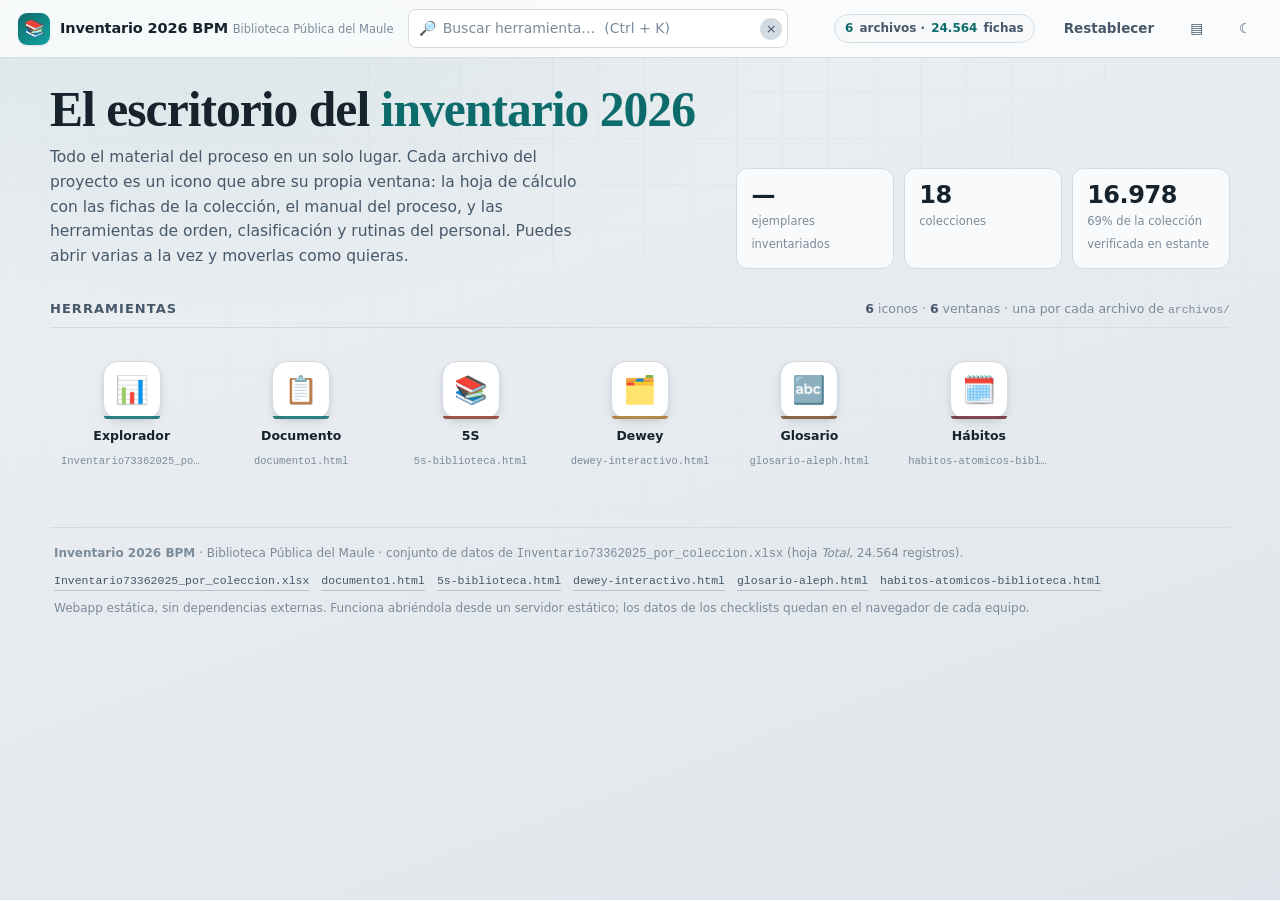
==== index.html @ 3cd941f1 "Add files via upload" ====
<!doctype html>
<html lang="es" data-tema="claro">
<head>
<meta charset="utf-8">
<meta name="viewport" content="width=device-width, initial-scale=1, viewport-fit=cover">
<title>Inventario 2026 BPM · Biblioteca Pública del Maule</title>
<meta name="description" content="Escritorio de herramientas del proceso de inventario 2026 de la Biblioteca Pública del Maule: resumen de la colección, manual del proceso, 5S, Dewey, glosario ALEPH y hábitos de sala.">
<meta name="color-scheme" content="light dark">
<meta name="theme-color" content="#0e6b6b">

<!-- El tema se resuelve antes de pintar para que no haya destello al cargar. -->
<script>
  try {
    document.documentElement.dataset.tema =
      localStorage.getItem('bpm_tema')
      || (matchMedia('(prefers-color-scheme: dark)').matches ? 'oscuro' : 'claro');
  } catch (e) { document.documentElement.dataset.tema = 'claro'; }
</script>

<link rel="stylesheet" href="app/estilos/base.css">
<link rel="stylesheet" href="app/estilos/escritorio.css">
<link rel="stylesheet" href="app/estilos/ventana.css">
<link rel="stylesheet" href="app/estilos/explorador.css">
<link rel="icon" href="data:image/svg+xml,%3Csvg xmlns='http://www.w3.org/2000/svg' viewBox='0 0 32 32'%3E%3Crect width='32' height='32' rx='7' fill='%230e6b6b'/%3E%3Ctext x='16' y='23' font-size='19' text-anchor='middle' fill='%23fff'%3E%F0%9F%93%9A%3C/text%3E%3C/svg%3E">
</head>

<body>
<div class="escritorio" data-tareas="0">
  <div class="escritorio__fondo" aria-hidden="true"></div>

  <!-- ------------------------------------------------------- barra superior -->
  <header class="barra">
    <div class="barra__marca">
      <span class="barra__logo" aria-hidden="true">📚</span>
      <span>
        <span class="barra__titulo">Inventario 2026 BPM</span>
        <span class="barra__sub">Biblioteca Pública del Maule</span>
      </span>
    </div>

    <div class="buscador" role="search">
      <span class="buscador__lupa" aria-hidden="true">🔎</span>
      <label class="visualmente-oculto" for="q">Buscar una herramienta</label>
      <input class="campo buscador__campo" id="q" type="search" autocomplete="off"
             placeholder="Buscar herramienta…  (Ctrl + K)">
      <button class="buscador__limpiar" id="limpiar" type="button" aria-label="Borrar la búsqueda">×</button>
      <div class="resultados" id="resultados" role="listbox" hidden></div>
    </div>

    <span class="barra__espacio"></span>

    <span class="conteo" title="Cada archivo de archivos/ es un icono y una ventana">
      <b id="k-archivos">6</b> archivos · <b id="k-total">—</b> fichas
    </span>

    <div class="barra__acciones">
      <button class="boton boton--fantasma" id="reiniciar" type="button"
              title="Cerrar todas las ventanas y olvidar su posición">Restablecer</button>
      <button class="boton boton--fantasma" id="b-tareas" type="button" data-activo="1"
              title="Ocultar la barra de tareas" aria-label="Ocultar la barra de tareas">▤</button>
      <button class="boton boton--fantasma" id="tema" type="button" title="Cambiar de tema">☾</button>
    </div>
  </header>

  <!-- ------------------------------------------------------------ escritorio -->
  <main class="tablero">
    <div class="tablero__interior">

      <section class="presentacion">
        <div>
          <h1 class="presentacion__titulo">El escritorio del <em>inventario 2026</em></h1>
          <p class="presentacion__texto">
            Todo el material del proceso en un solo lugar. Cada archivo del proyecto es un icono
            que abre su propia ventana: la hoja de cálculo con las fichas de la colección, el manual
            del proceso, y las herramientas de orden, clasificación y rutinas del personal.
            Puedes abrir varias a la vez y moverlas como quieras.
          </p>
        </div>

        <div class="vislumbrante">
          <div class="vislumbrante__celda">
            <span class="vislumbrante__n" id="k-total">—</span>
            <span class="vislumbrante__t">ejemplares inventariados</span>
          </div>
          <div class="vislumbrante__celda">
            <span class="vislumbrante__n" id="k-colecciones">—</span>
            <span class="vislumbrante__t">colecciones</span>
          </div>
          <div class="vislumbrante__celda">
            <span class="vislumbrante__n" id="encontrados">—</span>
            <span class="vislumbrante__t" id="pct-encontrados">verificados en estante</span>
          </div>
        </div>
      </section>

      <section class="seccion">
        <header class="seccion__cabecera">
          <h2 class="seccion__titulo">Herramientas</h2>
          <span class="seccion__nota">
            <b id="k-iconos">6</b> iconos · <b id="k-ventanas">6</b> ventanas ·
            una por cada archivo de <code>archivos/</code>
          </span>
        </header>
        <div class="rejilla" id="rejilla"></div>
      </section>

      <!-- Los iconos se generan desde app/js/manifiesto.js, que es el registro
           único de herramientas. Si agregas un archivo, aparece solo aquí. -->

      <footer class="pie">
        <span>
          <b>Inventario 2026 BPM</b> · Biblioteca Pública del Maule · conjunto de datos de
          <code>Inventario73362025_por_coleccion.xlsx</code> (hoja <i>Total</i>, 24.564 registros).
        </span>
        <span class="pie__grupo" id="pie-archivos"></span>
        <span>
          Webapp estática, sin dependencias externas. Funciona abriéndola desde un servidor
          estático; los datos de los checklists quedan en el navegador de cada equipo.
        </span>
      </footer>
    </div>
  </main>

  <!-- --------------------------------------------------- área de ventanas -->
  <div class="zona" id="zona"></div>

  <!-- ------------------------------------------------------ barra de tareas -->
  <nav class="tareas" id="tareas" data-visible="0" aria-label="Ventanas abiertas">
    <span class="tareas__marca">Abiertas</span>
    <div class="tareas__lista"></div>
    <button class="boton-tareas" id="b-minimizar" type="button" title="Ocultar la barra de tareas"
            aria-label="Ocultar la barra de tareas">▾</button>
  </nav>
</div>

<noscript>
  <div style="padding:40px 20px;font:15px/1.6 system-ui,sans-serif;max-width:60ch;margin:0 auto">
    <h1 style="font-size:1.3rem">Inventario 2026 BPM</h1>
    <p>Este escritorio necesita JavaScript para colocar las ventanas. Los archivos originales siguen
      disponibles directamente en la carpeta <code>archivos/</code>.</p>
  </div>
</noscript>

<script type="module" src="app/js/inicio.js"></script>
</body>
</html>
---- app/estilos/base.css ----
/* ==========================================================================
   base.css — tokens, reset y átomos compartidos
   Inventario 2026 BPM · Biblioteca Pública del Maule
   ========================================================================== */

:root {
  color-scheme: light;

  --fondo:        #eef1f4;
  --fondo-2:      #dfe5ea;
  --superficie:   #ffffff;
  --superficie-2: #f6f8fa;
  --superficie-3: #eaeff3;
  --linea:        #d3dbe2;
  --linea-fuerte: #b6c2cd;

  --tinta:        #16222c;
  --tinta-2:      #46586a;
  --tinta-3:      #7b8b9a;

  --acento:       #0e6b6b;
  --acento-2:     #14a3a3;
  --acento-tinta: #ffffff;
  --acento-velo:  rgba(14, 107, 107, 0.1);

  --verde:  #3c9a5f;
  --rosado: #d9536f;
  --celeste:#3aa0c9;
  --gris:   #8a8f98;
  --ambar:  #d9a05b;

  --sombra-1: 0 1px 2px rgba(16, 32, 44, 0.07), 0 1px 3px rgba(16, 32, 44, 0.05);
  --sombra-2: 0 4px 10px rgba(16, 32, 44, 0.09), 0 2px 4px rgba(16, 32, 44, 0.05);
  --sombra-3: 0 18px 44px rgba(16, 32, 44, 0.2), 0 6px 14px rgba(16, 32, 44, 0.12);

  --r-s: 8px;
  --r-m: 12px;
  --r-l: 18px;

  --barra-h: 58px;
  --tipo: ui-sans-serif, system-ui, -apple-system, "Segoe UI", Roboto, "Helvetica Neue", Arial, sans-serif;
  --tipo-mono: ui-monospace, "Cascadia Code", "SF Mono", Menlo, Consolas, monospace;
  --titulo: ui-serif, Georgia, "Iowan Old Style", "Times New Roman", serif;

  --transicion: 180ms cubic-bezier(0.32, 0.72, 0, 1);
}

:root[data-tema='oscuro'] {
  color-scheme: dark;

  --fondo:        #0c1319;
  --fondo-2:      #111b23;
  --superficie:   #16222c;
  --superficie-2: #1b2a35;
  --superficie-3: #223442;
  --linea:        #2b3d4b;
  --linea-fuerte: #3d5464;

  --tinta:        #e7eef3;
  --tinta-2:      #a9bccb;
  --tinta-3:      #74899a;

  --acento:       #37b8b5;
  --acento-2:     #5ad3d0;
  --acento-tinta: #04211f;
  --acento-velo:  rgba(55, 184, 181, 0.14);

  --verde:  #4fb377;
  --rosado: #e8697f;
  --celeste:#54b3d8;
  --gris:   #9aa2ab;
  --ambar:  #e0b072;

  --sombra-1: 0 1px 2px rgba(0, 0, 0, 0.4);
  --sombra-2: 0 4px 12px rgba(0, 0, 0, 0.45);
  --sombra-3: 0 20px 48px rgba(0, 0, 0, 0.62), 0 6px 16px rgba(0, 0, 0, 0.4);
}

* { box-sizing: border-box; }

html, body {
  height: 100%;
  margin: 0;
}

body {
  background: var(--fondo);
  color: var(--tinta);
  font: 15px/1.55 var(--tipo);
  -webkit-font-smoothing: antialiased;
  overflow: hidden;               /* el escritorio manages su propio scroll */
  overscroll-behavior: none;
}

h1, h2, h3, h4 { margin: 0; font-weight: 600; line-height: 1.25; }
p { margin: 0; }
button, input, select, textarea { font: inherit; color: inherit; }

:focus-visible {
  outline: 2px solid var(--acento);
  outline-offset: 2px;
  border-radius: 4px;
}

::selection { background: var(--acento); color: var(--acento-tinta); }

/* --- barras de desplazamiento discretas ---------------------------------- */
* { scrollbar-width: thin; scrollbar-color: var(--linea-fuerte) transparent; }
*::-webkit-scrollbar { width: 10px; height: 10px; }
*::-webkit-scrollbar-track { background: transparent; }
*::-webkit-scrollbar-thumb {
  background: var(--linea-fuerte);
  border: 3px solid transparent;
  border-radius: 8px;
  background-clip: content-box;
}
*::-webkit-scrollbar-thumb:hover { background: var(--tinta-3); background-clip: content-box; }

/* --- átomos --------------------------------------------------------------- */
.etiqueta {
  font-size: 11px;
  font-weight: 700;
  letter-spacing: 0.09em;
  text-transform: uppercase;
  color: var(--tinta-3);
}

.boton {
  display: inline-flex;
  align-items: center;
  justify-content: center;
  gap: 7px;
  padding: 8px 14px;
  border: 1px solid var(--linea);
  border-radius: var(--r-s);
  background: var(--superficie);
  color: var(--tinta);
  font-size: 13.5px;
  font-weight: 600;
  cursor: pointer;
  transition: background var(--transicion), border-color var(--transicion), transform var(--transicion);
  white-space: nowrap;
}
.boton:hover { background: var(--superficie-2); border-color: var(--linea-fuerte); }
.boton:active { transform: translateY(1px); }
.boton[disabled] { opacity: 0.45; pointer-events: none; }
.boton--acento {
  background: var(--acento);
  border-color: var(--acento);
  color: var(--acento-tinta);
}
.boton--acento:hover { background: var(--acento-2); border-color: var(--acento-2); }
.boton--fantasma { background: transparent; border-color: transparent; color: var(--tinta-2); }
.boton--fantasma:hover { background: var(--superficie-2); color: var(--tinta); }

.campo {
  width: 100%;
  padding: 8px 11px;
  border: 1px solid var(--linea);
  border-radius: var(--r-s);
  background: var(--superficie);
  color: var(--tinta);
  font-size: 14px;
}
.campo::placeholder { color: var(--tinta-3); }
.campo:focus { border-color: var(--acento); outline: none; box-shadow: 0 0 0 3px var(--acento-velo); }

select.campo { cursor: pointer; }

.vacio {
  padding: 40px 20px;
  text-align: center;
  color: var(--tinta-3);
  font-size: 14px;
}

.oculto { display: none !important; }
.visualmente-oculto {
  position: absolute; width: 1px; height: 1px; padding: 0; margin: -1px;
  overflow: hidden; clip: rect(0 0 0 0); white-space: nowrap; border: 0;
}

/* Píldora de estado reutilizable por el explorador y el escritorio. */
.pildora {
  display: inline-flex;
  align-items: center;
  gap: 6px;
  padding: 3px 9px;
  border-radius: 999px;
  font-size: 11.5px;
  font-weight: 600;
  line-height: 1.5;
  background: var(--superficie-3);
  color: var(--tinta-2);
  white-space: nowrap;
}
.pildora::before {
  content: '';
  width: 7px; height: 7px;
  border-radius: 50%;
  background: currentColor;
  flex: 0 0 auto;
}

@media (prefers-reduced-motion: reduce) {
  *, *::before, *::after {
    animation-duration: 0.01ms !important;
    animation-iteration-count: 1 !important;
    transition-duration: 0.01ms !important;
  }
}
---- app/estilos/escritorio.css ----
/* ==========================================================================
   escritorio.css — página de inicio
   Fondo, barra superior, iconos, buscador y panel de bienvenida
   ========================================================================== */

.escritorio {
  position: relative;
  display: grid;
  /* barra superior · área de trabajo · barra de tareas (se colapsa a 0) */
  grid-template-rows: var(--barra-h) minmax(0, 1fr) var(--fila-tareas, 54px);
  height: 100dvh;
  isolation: isolate;
  transition: grid-template-rows 200ms cubic-bezier(0.32, 0.72, 0, 1);
}
.escritorio[data-tareas='0'] { --fila-tareas: 0px; }

/* Fondo: degradado + trama sutil de estantes. */
.escritorio__fondo {
  position: absolute;
  inset: 0;
  z-index: -2;
  background:
    radial-gradient(1200px 700px at 12% -10%, var(--acento-velo), transparent 60%),
    linear-gradient(160deg, var(--fondo) 0%, var(--fondo-2) 100%);
}
.escritorio__fondo::after {
  content: '';
  position: absolute;
  inset: 0;
  background-image:
    linear-gradient(var(--linea) 1px, transparent 1px),
    linear-gradient(90deg, var(--linea) 1px, transparent 1px);
  background-size: 46px 46px;
  opacity: 0.32;
  mask-image: radial-gradient(ellipse 90% 70% at 50% 0%, #000 25%, transparent 100%);
}

/* ---------------------------------------------------------------- barra --- */
.barra {
  display: flex;
  align-items: center;
  gap: 14px;
  padding: 0 14px 0 18px;
  border-bottom: 1px solid var(--linea);
  background: color-mix(in srgb, var(--superficie) 78%, transparent);
  backdrop-filter: blur(14px) saturate(140%);
  -webkit-backdrop-filter: blur(14px) saturate(140%);
  z-index: 40;
}
.barra__marca {
  display: flex;
  align-items: center;
  gap: 10px;
  min-width: 0;
}
.barra__logo {
  display: grid;
  place-items: center;
  width: 32px; height: 32px;
  border-radius: 9px;
  background: linear-gradient(140deg, var(--acento), var(--acento-2));
  color: #fff;
  font-size: 17px;
  flex: 0 0 auto;
  box-shadow: var(--sombra-1);
}
.barra__titulo { font-size: 14.5px; font-weight: 650; letter-spacing: -0.01em; }
.barra__sub { font-size: 11.5px; color: var(--tinta-3); margin-top: -2px; }
.barra__espacio { flex: 1; }
.barra__acciones { display: flex; align-items: center; gap: 6px; }

.conteo {
  display: flex;
  align-items: center;
  gap: 6px;
  padding: 4px 10px;
  border: 1px solid var(--linea);
  border-radius: 999px;
  background: var(--superficie-2);
  font-size: 12px;
  color: var(--tinta-2);
  font-weight: 600;
  white-space: nowrap;
}
.conteo b { color: var(--acento); font-variant-numeric: tabular-nums; }

/* ------------------------------------------------------------- buscador --- */
.buscador { position: relative; flex: 0 1 380px; }
.buscador__campo { padding-left: 34px; padding-right: 34px; }
.buscador__lupa {
  position: absolute;
  left: 11px; top: 50%;
  transform: translateY(-50%);
  color: var(--tinta-3);
  font-size: 14px;
  pointer-events: none;
}
.buscador__limpiar {
  position: absolute;
  right: 6px; top: 50%;
  transform: translateY(-50%);
  width: 22px; height: 22px;
  display: grid; place-items: center;
  border: 0; border-radius: 50%;
  background: var(--linea);
  color: var(--tinta-2);
  font-size: 13px; line-height: 1;
  cursor: pointer;
}
.buscador__limpiar:hover { background: var(--linea-fuerte); color: var(--tinta); }

.resultados {
  position: absolute;
  top: calc(100% + 8px);
  left: 0; right: 0;
  max-height: min(60vh, 420px);
  overflow-y: auto;
  padding: 6px;
  border: 1px solid var(--linea);
  border-radius: var(--r-m);
  background: var(--superficie);
  box-shadow: var(--sombra-3);
  z-index: 60;
}
.resultado {
  display: flex;
  align-items: center;
  gap: 11px;
  width: 100%;
  padding: 8px 10px;
  border: 0;
  border-radius: var(--r-s);
  background: none;
  text-align: left;
  cursor: pointer;
}
.resultado:hover, .resultado[aria-selected='true'] { background: var(--acento-velo); }
.resultado__icono { font-size: 19px; flex: 0 0 auto; width: 22px; text-align: center; }
.resultado__txt { min-width: 0; }
.resultado__titulo { font-size: 13.5px; font-weight: 600; }
.resultado__meta { font-size: 11.5px; color: var(--tinta-3); }
.resultado mark { background: var(--ambar); color: #20180a; border-radius: 3px; padding: 0 1px; }

/* --------------------------------------------------------------- panel ---- */
.tablero {
  overflow-y: auto;
  padding: 26px 18px 40px;
  z-index: 1;
}
.tablero__interior { max-width: 1180px; margin: 0 auto; }

.presentacion {
  display: grid;
  grid-template-columns: minmax(0, 1.35fr) minmax(0, 1fr);
  gap: 20px;
  align-items: end;
  margin-bottom: 30px;
}
.presentacion__titulo {
  font-family: var(--titulo);
  font-size: clamp(1.9rem, 5.2vw, 3.1rem);
  font-weight: 600;
  line-height: 1.03;
  letter-spacing: -0.02em;
  margin-bottom: 10px;
}
.presentacion__titulo em { font-style: normal; color: var(--acento); }
.presentacion__texto {
  max-width: 54ch;
  color: var(--tinta-2);
  font-size: 15.5px;
  line-height: 1.6;
}
.vislumbrante {
  display: grid;
  grid-template-columns: repeat(3, 1fr);
  gap: 10px;
}
.vislumbrante__celda {
  padding: 13px 14px;
  border: 1px solid var(--linea);
  border-radius: var(--r-m);
  background: color-mix(in srgb, var(--superficie) 72%, transparent);
  backdrop-filter: blur(8px);
  -webkit-backdrop-filter: blur(8px);
}
.vislumbrante__n {
  display: block;
  font-size: 1.5rem;
  font-weight: 650;
  line-height: 1.1;
  font-variant-numeric: tabular-nums;
  letter-spacing: -0.02em;
}
.vislumbrante__t { font-size: 11.5px; color: var(--tinta-3); margin-top: 3px; }
.vislumbrante__celda--acento .vislumbrante__n { color: var(--acento); }

/* ------------------------------------------------------------- secciones -- */
.seccion { margin-bottom: 34px; }
.seccion__cabecera {
  display: flex;
  align-items: baseline;
  gap: 10px;
  margin-bottom: 14px;
  padding-bottom: 8px;
  border-bottom: 1px solid var(--linea);
}
.seccion__titulo { font-size: 13px; font-weight: 700; letter-spacing: 0.08em; text-transform: uppercase; color: var(--tinta-2); }
.seccion__nota { font-size: 12.5px; color: var(--tinta-3); margin-left: auto; text-align: right; }
.seccion__nota b { color: var(--tinta-2); }
.seccion__nota code { font-family: var(--tipo-mono); font-size: 11.5px; }

/* Rejilla de iconos: una tarjeta por archivo de archivos/. */
.rejilla {
  display: grid;
  grid-template-columns: repeat(auto-fill, minmax(146px, 1fr));
  gap: 6px;
}

.icono {
  display: flex;
  flex-direction: column;
  align-items: center;
  gap: 9px;
  padding: 18px 10px 14px;
  border: 1px solid transparent;
  border-radius: var(--r-m);
  background: none;
  cursor: pointer;
  text-align: center;
  transition: background var(--transicion), border-color var(--transicion), transform var(--transicion);
}
.icono:hover, .icono:focus-visible {
  background: color-mix(in srgb, var(--superficie) 78%, transparent);
  border-color: var(--linea);
  transform: translateY(-2px);
}
.icono:active { transform: translateY(0); }
.icono__marca {
  position: relative;
  display: grid;
  place-items: center;
  width: 58px; height: 58px;
  border-radius: 15px;
  background: var(--superficie);
  border: 1px solid var(--linea);
  box-shadow: var(--sombra-2);
  font-size: 27px;
  transition: box-shadow var(--transicion);
}
.icono__marca::after {
  content: '';
  position: absolute;
  inset: auto 0 -1px 0;
  height: 3px;
  border-radius: 0 0 15px 15px;
  background: var(--tono-icono, var(--acento));
  opacity: 0.85;
}
.icono:hover .icono__marca { box-shadow: var(--sombra-3); }
.icono__nombre {
  font-size: 12.5px;
  font-weight: 600;
  line-height: 1.3;
  color: var(--tinta);
  word-break: break-word;
}
.icono__archivo {
  font-size: 10.5px;
  color: var(--tinta-3);
  font-family: var(--tipo-mono);
  max-width: 100%;
  overflow: hidden;
  text-overflow: ellipsis;
  white-space: nowrap;
}
.icono__punto {
  position: absolute;
  top: -2px; right: -2px;
  width: 12px; height: 12px;
  border-radius: 50%;
  background: var(--acento);
  border: 2px solid var(--fondo);
  display: none;
}
.icono[data-activo='1'] .icono__punto { display: block; }

.icono__detalle {
  font-size: 11.5px;
  color: var(--tinta-3);
  line-height: 1.45;
  max-height: 0;
  overflow: hidden;
  transition: max-height var(--transicion);
}
.icono:hover .icono__detalle, .icono:focus-visible .icono__detalle { max-height: 60px; }

/* --------------------------------------------------------------- pie ----- */
/* Va dentro del área desplazable, al final del contenido. */
.pie {
  display: flex;
  flex-wrap: wrap;
  align-items: center;
  gap: 8px 20px;
  margin-top: 30px;
  padding: 16px 4px 8px;
  border-top: 1px solid var(--linea);
  font-size: 12px;
  color: var(--tinta-3);
}
.pie__grupo { display: flex; flex-wrap: wrap; align-items: center; gap: 4px 12px; }
.pie__enlace {
  color: var(--tinta-2);
  text-decoration: none;
  font-family: var(--tipo-mono);
  font-size: 11.5px;
  border-bottom: 1px solid var(--linea-fuerte);
}
.pie__enlace:hover { color: var(--acento); border-color: var(--acento); }

/* --------------------------------------------------------- adaptación ----- */
@media (max-width: 900px) {
  .presentacion { grid-template-columns: 1fr; gap: 18px; align-items: start; }
  .vislumbrante { grid-template-columns: repeat(3, 1fr); }
  .buscador { position: static; flex: 1 1 auto; }
  .resultados { left: 10px; right: 10px; top: calc(var(--barra-h) - 4px); }
  .barra__sub { display: none; }
}
@media (max-width: 620px) {
  .tablero { padding: 20px 12px 30px; }
  .rejilla { grid-template-columns: repeat(auto-fill, minmax(104px, 1fr)); }
  .icono { padding: 12px 6px 10px; }
  .icono__marca { width: 48px; height: 48px; font-size: 22px; border-radius: 13px; }
  .icono__detalle { display: none; }
  .barra { padding: 0 10px; gap: 10px; }
  .barra__titulo { font-size: 13.5px; }
  .conteo { display: none; }
  .vislumbrante { grid-template-columns: 1fr 1fr; }
}
---- app/estilos/ventana.css ----
/* ==========================================================================
   ventana.css — ventanas, barra de tareas y área de trabajo
   ========================================================================== */

/* El escritorio pasa a ser el "escritorio virtual" donde viven las ventanas.
   Ocupa exactamente la fila central del grid, ya descontada la barra de tareas. */
.zona { position: absolute; inset: var(--barra-h) 0 var(--fila-tareas, 54px); z-index: 10; }
/* Con la zona vacía no hay nada que clicar encima, pero si capturara el ratón
   taparía los iconos del escritorio, que quedan por debajo en el orden de capas. */
.zona[data-vacia='1'] { pointer-events: none; }

/* ------------------------------------------------------------- ventana ---- */
.ventana {
  position: absolute;
  display: flex;
  flex-direction: column;
  min-width: 320px;
  min-height: 220px;
  border: 1px solid var(--linea-fuerte);
  border-radius: var(--r-l);
  background: var(--superficie);
  box-shadow: var(--sombra-3);
  overflow: hidden;
  contain: layout paint;
  animation: ventana-entra 200ms cubic-bezier(0.32, 0.72, 0, 1);
}
@keyframes ventana-entra {
  from { opacity: 0; transform: translateY(10px) scale(0.985); }
  to   { opacity: 1; transform: none; }
}
.ventana.animando { animation: ventana-algebra none; transition: left 160ms, top 160ms, width 160ms, height 160ms; }
.ventana[hidden] { display: none; }
.ventana--sin-animacion { animation: none; }
.ventana[data-max='1'] { border-radius: 0; border-color: transparent; }

@media (prefers-reduced-motion: reduce) {
  .ventana { animation: none; }
  .ventana.animando { transition: none; }
}

/* Barra de título */
.ventana__barra {
  display: flex;
  align-items: center;
  gap: 10px;
  flex: 0 0 auto;
  height: 42px;
  padding: 0 8px 0 13px;
  border-bottom: 1px solid var(--linea);
  background: color-mix(in srgb, var(--tono, var(--acento)) 9%, var(--superficie-2));
  cursor: grab;
  user-select: none;
  touch-action: none;
}
.ventana__barra:active { cursor: grabbing; }
.ventana[data-max='1'] .ventana__barra { border-radius: 0; }

.ventana__punto {
  width: 11px; height: 11px;
  border-radius: 50%;
  background: var(--tono, var(--acento));
  flex: 0 0 auto;
}
.ventana__icono { font-size: 15px; line-height: 1; flex: 0 0 auto; }
.ventana__titulo {
  flex: 1;
  min-width: 0;
  font-size: 13.5px;
  font-weight: 650;
  letter-spacing: -0.005em;
  overflow: hidden;
  text-overflow: ellipsis;
  white-space: nowrap;
}
.ventana__archivo {
  font-size: 11px;
  font-family: var(--tipo-mono);
  color: var(--tinta-3);
  flex: 0 0 auto;
  max-width: 30%;
  overflow: hidden;
  text-overflow: ellipsis;
  white-space: nowrap;
}

.controles { display: flex; gap: 2px; flex: 0 0 auto; }
.control {
  display: grid;
  place-items: center;
  width: 30px; height: 30px;
  border: 0;
  border-radius: 7px;
  background: transparent;
  color: var(--tinta-2);
  font-size: 13px;
  line-height: 1;
  cursor: pointer;
  transition: background var(--transicion), color var(--transicion);
}
.control:hover { background: var(--superficie-3); color: var(--tinta); }
.control--cerrar:hover { background: #d64545; color: #fff; }
.control svg { width: 13px; height: 13px; fill: none; stroke: currentColor; stroke-width: 1.7; }

/* Contenido */
.ventana__cuerpo {
  position: relative;
  flex: 1 1 auto;
  min-height: 0;
  background: var(--superficie);
}
.ventana__cuerpo > iframe {
  display: block;
  width: 100%;
  height: 100%;
  border: 0;
  background: var(--fondo);
}
.ventana__cargando {
  position: absolute;
  inset: 0;
  display: grid;
  place-items: center;
  gap: 12px;
  align-content: center;
  background: var(--fondo);
  color: var(--tinta-3);
  font-size: 13px;
  z-index: 2;
}
.ventana__cargando[hidden] { display: none; }
.ruedita {
  width: 26px; height: 26px;
  border: 2.5px solid var(--linea);
  border-top-color: var(--acento);
  border-radius: 50%;
  animation: gira 700ms linear infinite;
}
@keyframes gira { to { transform: rotate(360deg); } }

/* Mangos de redimensionado */
.mango { position: absolute; z-index: 3; touch-action: none; }
.mango--n  { top: -3px; left: 10px; right: 10px; height: 7px; cursor: ns-resize; }
.mango--s  { bottom: -3px; left: 10px; right: 10px; height: 7px; cursor: ns-resize; }
.mango--e  { right: -3px; top: 10px; bottom: 10px; width: 7px; cursor: ew-resize; }
.mango--o  { left: -3px; top: 10px; bottom: 10px; width: 7px; cursor: ew-resize; }
.mango--ne { top: -3px; right: -3px; width: 14px; height: 14px; cursor: nesw-resize; }
.mango--no { top: -3px; left: -3px; width: 14px; height: 14px; cursor: nwse-resize; }
.mango--se { bottom: -3px; right: -3px; width: 14px; height: 14px; cursor: nwse-resize; }
.mango--so { bottom: -3px; left: -3px; width: 14px; height: 14px; cursor: nesw-resize; }
.ventana[data-max='1'] .mango { display: none; }

/* -------------------------------------------------------- barra tareas ---- */
/* Ocupa la tercera fila del grid del escritorio: así el área de ventanas
   se dimensiona sola, sin medir nada desde JavaScript. */
.tareas {
  grid-row: 3;
  display: flex;
  align-items: center;
  gap: 8px;
  min-height: 0;
  padding: 0 10px;
  border-top: 1px solid var(--linea);
  background: color-mix(in srgb, var(--superficie) 86%, transparent);
  backdrop-filter: blur(16px) saturate(150%);
  -webkit-backdrop-filter: blur(16px) saturate(150%);
  z-index: 50;
  overflow: hidden;
}
.tareas[data-visible='0'] { border-top-color: transparent; }
.tareas__lista {
  display: flex;
  align-items: center;
  gap: 6px;
  flex: 1;
  min-width: 0;
  overflow-x: auto;
  padding: 5px 0;
  scrollbar-width: none;
}
.tareas__lista::-webkit-scrollbar { display: none; }

.tarea {
  position: relative;
  display: flex;
  align-items: center;
  gap: 8px;
  flex: 0 0 auto;
  max-width: 220px;
  padding: 7px 12px;
  border: 1px solid var(--linea);
  border-radius: 9px;
  background: var(--superficie);
  color: var(--tinta-2);
  font-size: 12.5px;
  font-weight: 600;
  cursor: pointer;
  white-space: nowrap;
  transition: background var(--transicion), color var(--transicion), border-color var(--transicion);
}
.tarea:hover { background: var(--superficie-2); color: var(--tinta); }
.tarea[aria-pressed='true'] {
  background: color-mix(in srgb, var(--tono, var(--acento)) 14%, var(--superficie));
  border-color: color-mix(in srgb, var(--tono, var(--acento)) 45%, var(--linea));
  color: var(--tinta);
}
.tarea__ico { font-size: 14px; }
.tarea__txt { overflow: hidden; text-overflow: ellipsis; }
.tarea__punto {
  width: 7px; height: 7px;
  border-radius: 50%;
  background: var(--tono, var(--acento));
  flex: 0 0 auto;
}
.tareas__vacio { padding: 0 12px; font-size: 12.5px; color: var(--tinta-3); }

.boton-tareas {
  display: grid;
  place-items: center;
  width: 40px; height: 34px;
  flex: 0 0 auto;
  border: 1px solid var(--linea);
  border-radius: 8px;
  background: var(--superficie);
  color: var(--tinta-2);
  font-size: 15px;
  cursor: pointer;
  transition: background var(--transicion), color var(--transicion);
}
.boton-tareas:hover { background: var(--superficie-2); color: var(--tinta); }
.boton-tareas[data-activo='1'] { background: var(--acento-velo); border-color: var(--acento); color: var(--acento); }

.tareas__marca {
  display: flex;
  align-items: center;
  gap: 7px;
  padding-left: 6px;
  font-size: 11.5px;
  font-weight: 700;
  color: var(--tinta-3);
  letter-spacing: 0.05em;
  text-transform: uppercase;
  flex: 0 0 auto;
}

/* ----------------------------------------------------- modo teléfono ------ */
@media (max-width: 760px) {
  .ventana {
    inset: 0 !important;
    width: 100% !important;
    height: 100% !important;
    border-radius: 0;
    border: 0;
  }
  .ventana__barra { height: 48px; padding-left: 16px; }
  .ventana__archivo { display: none; }
  .tareas { height: 58px; }
  .tarea { max-width: 150px; }
  .tareas__marca { display: none; }
  .escritorio { --fila-tareas: 58px; }
}
---- app/estilos/explorador.css ----
/* ==========================================================================
   explorador.css — vista propia del archivo .xlsx
   ========================================================================== */

.explo {
  display: flex;
  flex-direction: column;
  height: 100%;
  min-height: 0;
  background: var(--fondo);
}

.explo__pestanas {
  display: flex;
  align-items: center;
  gap: 4px;
  flex: 0 0 auto;
  padding: 8px 12px;
  border-bottom: 1px solid var(--linea);
  background: var(--superficie);
}
.explo__pestanas [role='tab'] {
  padding: 7px 13px;
  border: 1px solid transparent;
  border-radius: var(--r-s);
  background: none;
  color: var(--tinta-2);
  font-size: 13px;
  font-weight: 600;
  cursor: pointer;
  transition: background var(--transicion), color var(--transicion);
}
.explo__pestanas [role='tab']:hover { background: var(--superficie-2); color: var(--tinta); }
.explo__pestanas [role='tab'][aria-selected='true'] {
  background: var(--acento-velo);
  border-color: color-mix(in srgb, var(--acento) 40%, transparent);
  color: var(--acento);
}
.explo__origen {
  margin-left: auto;
  font-family: var(--tipo-mono);
  font-size: 11px;
  color: var(--tinta-3);
  text-decoration: none;
  border-bottom: 1px dotted var(--linea-fuerte);
}
.explo__origen:hover { color: var(--acento); }

.explo__cuerpo { flex: 1 1 auto; min-height: 0; overflow-y: auto; }
.explo__panel { padding: 18px; max-width: 1320px; margin: 0 auto; }

.explo__espera {
  display: grid;
  place-items: center;
  align-content: center;
  gap: 14px;
  height: 100%;
  min-height: 240px;
  padding: 40px 20px;
  color: var(--tinta-3);
  font-size: 14px;
  text-align: center;
}
.explo__espera small { font-size: 12px; color: var(--tinta-3); max-width: 42ch; }

.explo__aviso {
  display: flex;
  flex-wrap: wrap;
  align-items: center;
  gap: 8px 14px;
  margin-bottom: 18px;
  padding: 10px 14px;
  border: 1px solid var(--linea);
  border-radius: var(--r-m);
  background: var(--superficie);
  font-size: 13px;
  color: var(--tinta-2);
}
.pildora--ok    { color: var(--verde);  background: color-mix(in srgb, var(--verde) 13%, transparent); }
.pildora--ok::before    { display: none; }
.pildora--alerta { color: var(--ambar);  background: color-mix(in srgb, var(--ambar) 15%, transparent); }
.pildora--alerta::before { display: none; }

/* ------------------------------------------------------------- tarjetas -- */
.kpis {
  display: grid;
  grid-template-columns: repeat(auto-fit, minmax(158px, 1fr));
  gap: 10px;
  margin-bottom: 22px;
}
.kpi {
  padding: 14px 15px;
  border: 1px solid var(--linea);
  border-radius: var(--r-m);
  background: var(--superficie);
  box-shadow: var(--sombra-1);
}
.kpi__n {
  display: block;
  font-size: 1.62rem;
  font-weight: 650;
  line-height: 1.08;
  letter-spacing: -0.025em;
  font-variant-numeric: tabular-nums;
}
.kpi__t { display: block; font-size: 12.5px; font-weight: 600; color: var(--tinta); margin-top: 3px; }
.kpi__p { display: block; font-size: 11.5px; color: var(--tinta-3); margin-top: 2px; }
.kpi--verde   .kpi__n { color: var(--verde); }
.kpi--rosado  .kpi__n { color: var(--rosado); }
.kpi--celeste .kpi__n { color: var(--celeste); }
.kpi--gris    .kpi__n { color: var(--gris); }

/* -------------------------------------------------------------- bloques -- */
.bloque { margin-bottom: 26px; }
.bloque__cab {
  display: flex;
  align-items: center;
  flex-wrap: wrap;
  gap: 10px 16px;
  margin-bottom: 12px;
  padding-bottom: 8px;
  border-bottom: 1px solid var(--linea);
}
.bloque__cab h3 { font-size: 14px; font-weight: 700; }
.bloque__cab > :last-child { margin-left: auto; }
.sub { font-size: 12.5px; font-weight: 700; color: var(--tinta-2); margin-bottom: 9px; }
.nota { font-size: 11.5px; color: var(--tinta-3); margin-top: 10px; }

.leyenda { display: flex; flex-wrap: wrap; gap: 6px 14px; }
.leyenda__it { display: inline-flex; align-items: center; gap: 6px; font-size: 11.5px; color: var(--tinta-2); }
.leyenda__it i { width: 9px; height: 9px; border-radius: 2px; }

/* Barras apiladas por colección */
.barras { display: flex; flex-direction: column; gap: 1px; }
.barra-fila {
  display: grid;
  grid-template-columns: minmax(120px, 1.6fr) 88px minmax(120px, 2.4fr) 62px;
  align-items: center;
  gap: 12px;
  width: 100%;
  padding: 7px 10px;
  border: 1px solid transparent;
  border-radius: var(--r-s);
  background: none;
  text-align: left;
  cursor: pointer;
  transition: background var(--transicion);
}
.barra-fila:hover, .barra-fila:focus-visible { background: var(--superficie); border-color: var(--linea); }
.barra-fila__nom { font-size: 13px; font-weight: 550; overflow: hidden; text-overflow: ellipsis; white-space: nowrap; }
.barra-fila__code { font-family: var(--tipo-mono); font-size: 10.5px; color: var(--tinta-3); }
.barra-fila__pista { display: flex; height: 9px; border-radius: 5px; overflow: hidden; background: var(--superficie-3); }
.barra-fila__pista i { display: block; height: 100%; }
.barra-fila__tot {
  font-size: 12.5px; font-variant-numeric: tabular-nums; text-align: right;
  color: var(--tinta-2); font-weight: 600;
}

.dos-columnas { display: grid; grid-template-columns: repeat(auto-fit, minmax(310px, 1fr)); gap: 24px; }

.dewey { display: flex; flex-wrap: wrap; gap: 5px; }
.dewey__it {
  display: flex;
  align-items: baseline;
  gap: 5px;
  padding: 4px 9px;
  border: 1px solid var(--linea);
  border-radius: 7px;
  background: var(--superficie);
  color: var(--tinta-2);
  font-family: var(--tipo-mono);
  font-size: 11.5px;
  cursor: pointer;
  transition: border-color var(--transicion), background var(--transicion);
}
.dewey__it:hover { border-color: var(--acento); background: var(--acento-velo); }
.dewey__it b { color: var(--tinta); font-weight: 650; }
.dewey__it span { color: var(--tinta-3); font-size: 10.5px; }

/* --------------------------------------------------------------- tablas -- */
.tabla-envoltura {
  border: 1px solid var(--linea);
  border-radius: var(--r-m);
  background: var(--superficie);
  overflow: auto;
  max-height: min(58vh, 620px);
}
.tabla { width: 100%; border-collapse: separate; border-spacing: 0; font-size: 13px; }
.tabla th, .tabla td { padding: 8px 11px; text-align: left; vertical-align: top; }
.tabla thead th {
  position: sticky;
  top: 0;
  z-index: 1;
  background: var(--superficie-2);
  border-bottom: 1px solid var(--linea);
  font-size: 11px;
  font-weight: 700;
  letter-spacing: 0.04em;
  text-transform: uppercase;
  color: var(--tinta-3);
  white-space: nowrap;
}
.tabla tbody tr { border-bottom: 1px solid var(--linea); }
.tabla tbody tr:last-child { border-bottom: 0; }
.tabla tbody tr:hover { background: var(--superficie-2); }
.tabla--compacta tbody tr[data-ir] { cursor: pointer; }
.tabla__total td { background: var(--superficie-2); font-weight: 600; border-top: 2px solid var(--linea-fuerte); }
.der { text-align: right; font-variant-numeric: tabular-nums; }
.mono { font-family: var(--tipo-mono); font-size: 11.5px; white-space: nowrap; }
.punto { display: inline-block; width: 7px; height: 7px; border-radius: 50%; margin-right: 6px; vertical-align: 1px; }

/* tabla de fichas */
.controles {
  display: flex;
  flex-wrap: wrap;
  align-items: center;
  gap: 8px;
  margin-bottom: 12px;
}
.controles .campo { width: auto; min-width: 150px; }
.campo-busca { position: relative; flex: 1 1 300px; min-width: 220px; }
.campo-busca > span { position: absolute; left: 10px; top: 50%; transform: translateY(-50%); font-size: 13px; opacity: 0.6; pointer-events: none; }
.campo-busca .campo { padding-left: 32px; }
.boton--mini { padding: 5px 10px; font-size: 12px; }

.filtros-vivos { display: flex; flex-wrap: wrap; align-items: center; gap: 6px; margin-bottom: 10px; }
.filtros-vivos__et { font-size: 11.5px; color: var(--tinta-3); font-weight: 600; }
.pildora button {
  border: 0; background: none; padding: 0 0 0 2px; margin: 0;
  color: inherit; font-size: 14px; line-height: 1; cursor: pointer; opacity: 0.65;
}
.pildora button:hover { opacity: 1; }

.tabla--fichas { min-width: 1080px; }
.tabla--fichas tbody tr { cursor: pointer; }
.tabla--fichas th[data-orden] { cursor: pointer; user-select: none; }
.tabla--fichas th[data-orden]:hover { color: var(--tinta); }
.tabla--fichas .orden-activo { color: var(--acento); }
.flecha { font-size: 8px; margin-left: 4px; }
.tabla--fichas .tit { max-width: 320px; }
.tabla--fichas .tit b { display: block; font-weight: 550; line-height: 1.35; }
.tabla--fichas .tit span { display: block; font-size: 11px; color: var(--tinta-3); margin-top: 1px; }
.punto-et {
  display: inline-flex;
  align-items: center;
  gap: 5px;
  padding: 2px 8px 2px 6px;
  border-radius: 999px;
  font-size: 11px;
  font-weight: 600;
  white-space: nowrap;
  background: color-mix(in srgb, var(--c) 13%, transparent);
  color: var(--c);
}
.punto-et::before { content: ''; width: 6px; height: 6px; border-radius: 50%; background: var(--c); }

.paginado {
  display: flex;
  flex-wrap: wrap;
  align-items: center;
  gap: 8px;
  margin-top: 12px;
}
.paginado__info { font-size: 12.5px; color: var(--tinta-2); font-variant-numeric: tabular-nums; }
.paginado__conteo { margin-left: auto; font-size: 12.5px; color: var(--tinta-3); }
.paginado__conteo b { color: var(--tinta); font-variant-numeric: tabular-nums; }
.paginado__tam { display: inline-flex; align-items: center; gap: 6px; font-size: 12px; color: var(--tinta-3); }
.paginado__tam .campo { width: auto; padding: 5px 8px; font-size: 12.5px; }

/* ficha de un ejemplar */
.ficha {
  margin-top: 18px;
  border: 1px solid var(--linea);
  border-radius: var(--r-m);
  background: var(--superficie);
  box-shadow: var(--sombra-2);
  overflow: hidden;
}
.ficha__cab {
  display: flex;
  align-items: center;
  gap: 12px;
  padding: 12px 15px;
  border-bottom: 1px solid var(--linea);
  background: var(--superficie-2);
}
.ficha__cab h3 { flex: 1; min-width: 0; font-size: 15px; }
.ficha__campos {
  display: grid;
  grid-template-columns: repeat(auto-fit, minmax(215px, 1fr));
  gap: 1px;
  margin: 0;
  background: var(--linea);
}
.ficha__campo { padding: 9px 14px; background: var(--superficie); }
.ficha__campo--ancho { grid-column: 1 / -1; }
.ficha__campo dt {
  font-size: 10.5px;
  font-weight: 700;
  letter-spacing: 0.05em;
  text-transform: uppercase;
  color: var(--tinta-3);
  margin-bottom: 2px;
}
.ficha__campo dd { margin: 0; font-size: 13px; line-height: 1.45; overflow-wrap: anywhere; }

@media (max-width: 700px) {
  .explo__panel { padding: 14px 10px; }
  .barra-fila { grid-template-columns: 1fr 60px; gap: 6px 10px; }
  .barra-fila__code { display: none; }
  .barra-fila__pista { grid-column: 1 / -1; }
  .controles .campo, .campo-busca { flex: 1 1 100%; min-width: 0; }
  .paginado__conteo { margin-left: 0; }
}
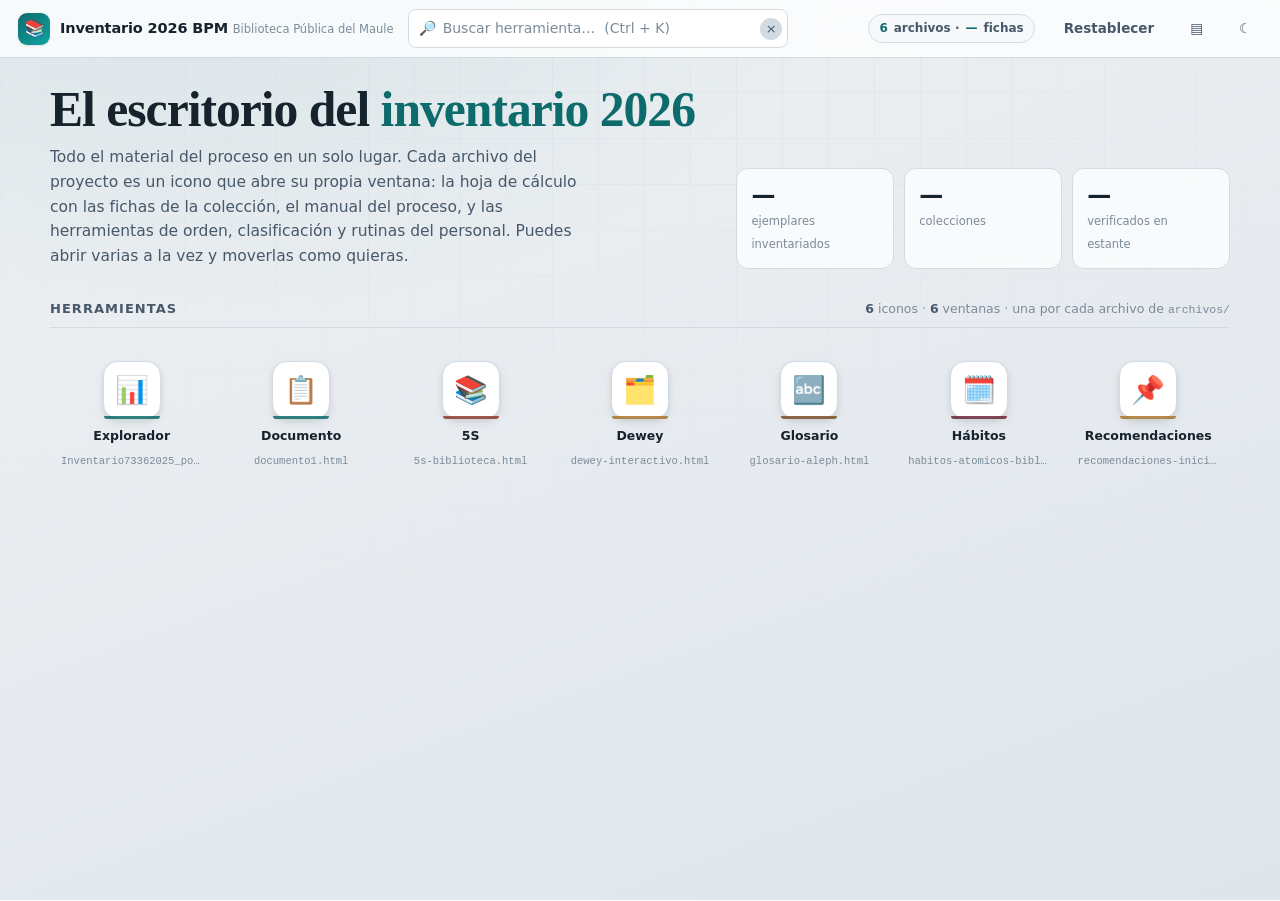
==== commit 941cb3c5: "Add files via upload" ====
--- a/index.html
+++ b/index.html
@@ -106,18 +106,6 @@
 
       <!-- Los iconos se generan desde app/js/manifiesto.js, que es el registro
            único de herramientas. Si agregas un archivo, aparece solo aquí. -->
-
-      <footer class="pie">
-        <span>
-          <b>Inventario 2026 BPM</b> · Biblioteca Pública del Maule · conjunto de datos de
-          <code>Inventario73362025_por_coleccion.xlsx</code> (hoja <i>Total</i>, 24.564 registros).
-        </span>
-        <span class="pie__grupo" id="pie-archivos"></span>
-        <span>
-          Webapp estática, sin dependencias externas. Funciona abriéndola desde un servidor
-          estático; los datos de los checklists quedan en el navegador de cada equipo.
-        </span>
-      </footer>
     </div>
   </main>
 
